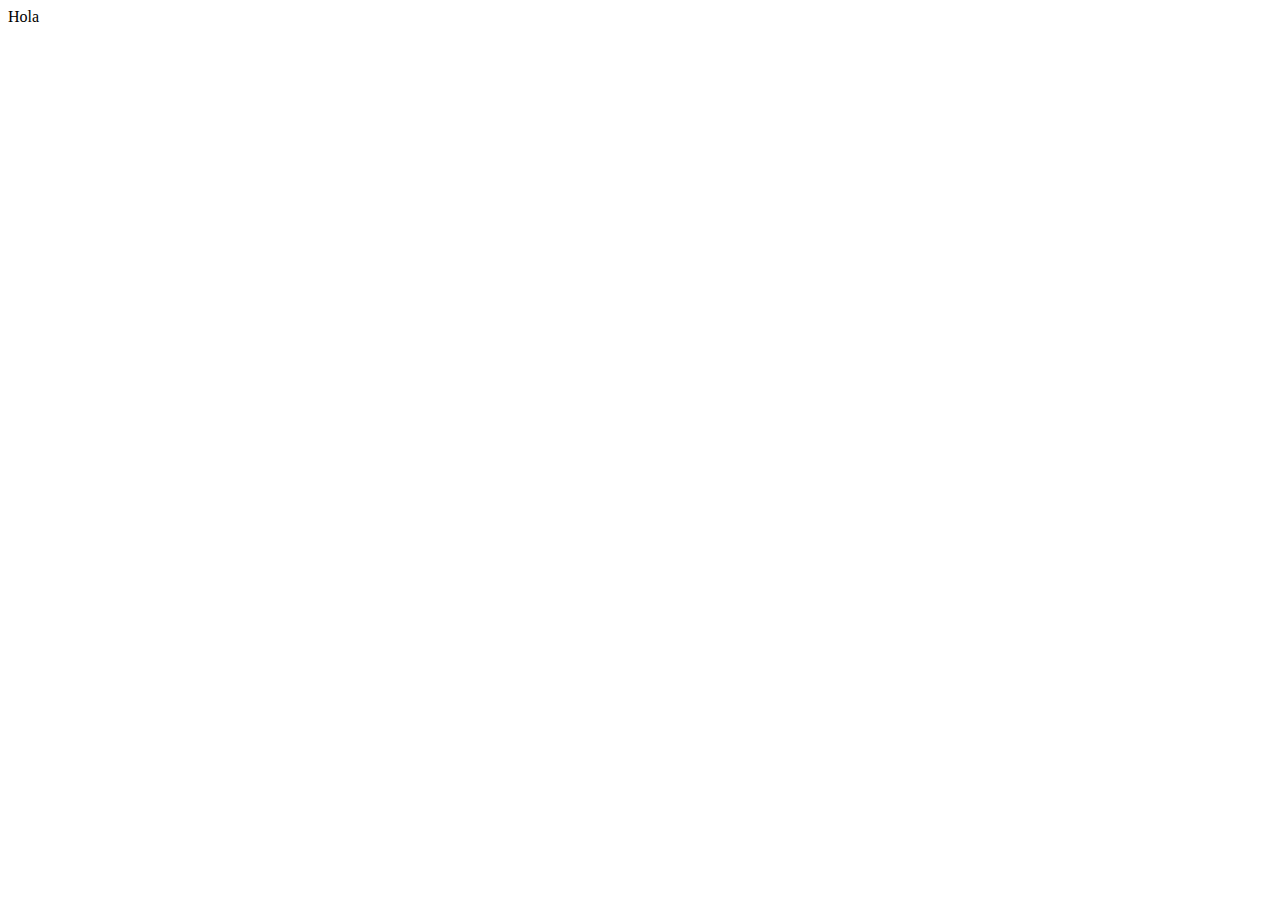
==== index.html @ 5d277535 "index" ====
<!DOCTYPE html>
<html lang="en">
<head>
    <meta charset="UTF-8">
    <meta http-equiv="X-UA-Compatible" content="IE=edge">
    <meta name="viewport" content="width=device-width, initial-scale=1.0">
    <title>Document</title>
</head>
<body>
    Hola
</body>
</html>
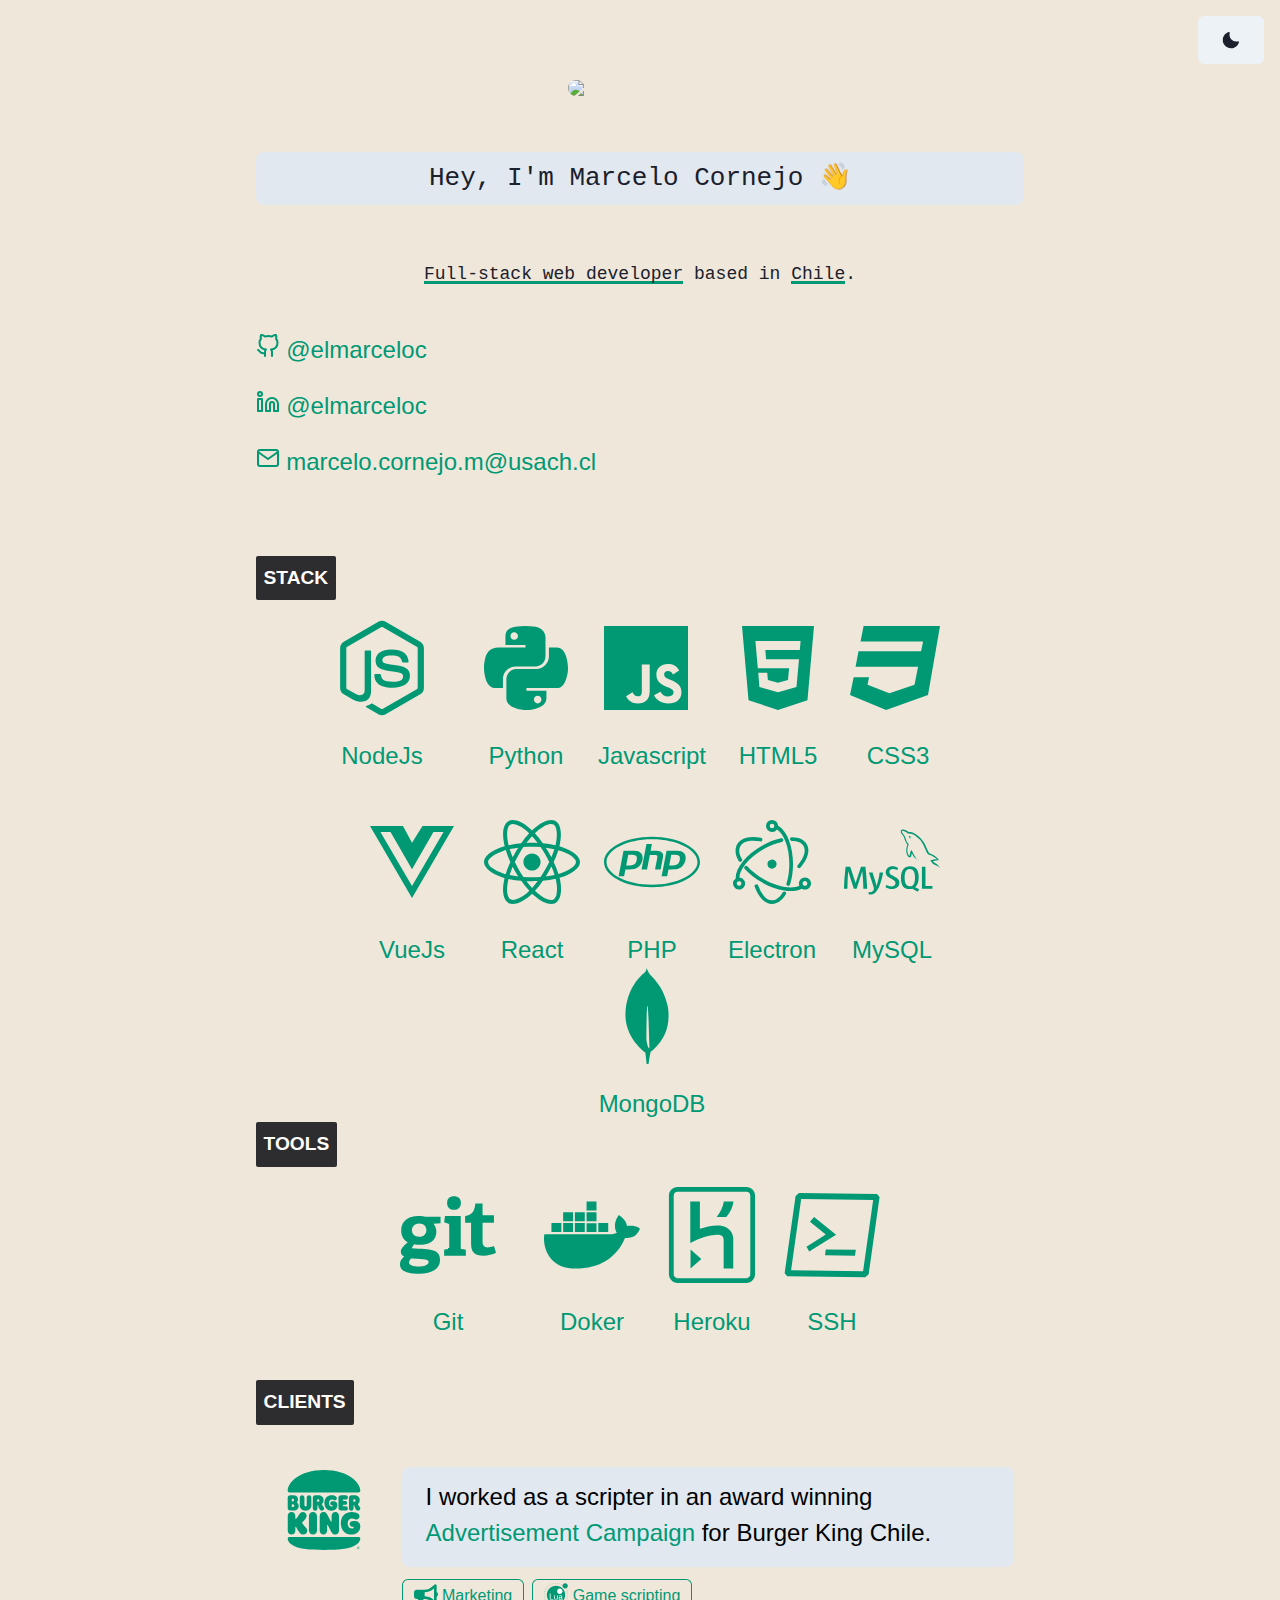
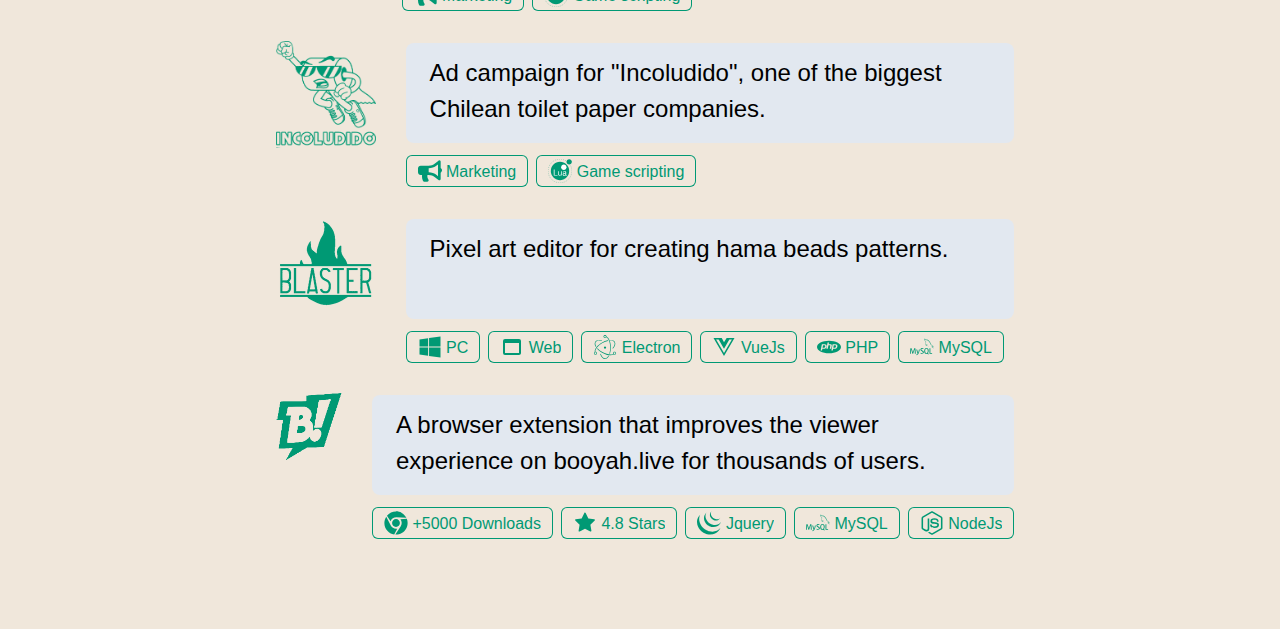
==== commit 920e701b: "personal website" ====
--- a/index.html
+++ b/index.html
@@ -1,12 +1 @@
-<!DOCTYPE html>
-<html lang="en">
-<head>
-    <meta charset="UTF-8">
-    <meta http-equiv="X-UA-Compatible" content="IE=edge">
-    <meta name="viewport" content="width=device-width, initial-scale=1.0">
-    <title>Document</title>
-</head>
-<body>
-    Hola
-</body>
-</html>+<!doctype html><html lang="en"><head><meta charset="utf-8"/><link rel="icon" href="/code.ico"/><meta name="viewport" content="width=device-width,initial-scale=1"/><meta name="theme-color" content="#000000"/><meta name="description" content="Web site created using create-react-app"/><link rel="manifest" href="/manifest.json"/><title>Marcelo Cornejo | Software developer</title><script defer="defer" src="/static/js/main.9dafd6b2.js"></script><link href="/static/css/main.7be2b927.css" rel="stylesheet"></head><body><noscript>You need to enable JavaScript to run this app.</noscript><div id="root"></div></body></html>--- a/static/css/main.7be2b927.css
+++ b/static/css/main.7be2b927.css
@@ -0,0 +1,2 @@
+.context{background-size:auto 100%;height:100%!important;pointer-events:none;position:absolute;width:100%}.context h1{color:#fff;font-size:50px;text-align:center}.area{background-size:auto 100%;height:100%!important;width:100%}.circles{height:100%;left:0;overflow:hidden;position:absolute;top:0;width:100%}.circles li{-webkit-animation:animate 25s linear infinite;animation:animate 25s linear infinite;background:rgba(92,83,91,.2);bottom:-150px;display:block;height:20px;list-style:none;position:absolute;width:20px}.circles li:first-child{-webkit-animation-delay:0s;animation-delay:0s;height:80px;left:25%;width:80px}.circles li:nth-child(2){-webkit-animation-delay:2s;animation-delay:2s;-webkit-animation-duration:12s;animation-duration:12s;height:20px;left:10%;width:20px}.circles li:nth-child(3){-webkit-animation-delay:4s;animation-delay:4s;height:20px;left:70%;width:20px}.circles li:nth-child(4){-webkit-animation-delay:0s;animation-delay:0s;-webkit-animation-duration:18s;animation-duration:18s;height:60px;left:40%;width:60px}.circles li:nth-child(5){-webkit-animation-delay:0s;animation-delay:0s;height:20px;left:65%;width:20px}.circles li:nth-child(6){-webkit-animation-delay:3s;animation-delay:3s;height:110px;left:75%;width:110px}.circles li:nth-child(7){-webkit-animation-delay:7s;animation-delay:7s;height:150px;left:35%;width:150px}.circles li:nth-child(8){-webkit-animation-delay:15s;animation-delay:15s;-webkit-animation-duration:45s;animation-duration:45s;height:25px;left:50%;width:25px}.circles li:nth-child(9){-webkit-animation-delay:2s;animation-delay:2s;-webkit-animation-duration:35s;animation-duration:35s;height:15px;left:20%;width:15px}.circles li:nth-child(10){-webkit-animation-delay:0s;animation-delay:0s;-webkit-animation-duration:11s;animation-duration:11s;height:150px;left:85%;width:150px}@-webkit-keyframes animate{0%{border-radius:0;opacity:1;-webkit-transform:translateY(0) rotate(0deg);transform:translateY(0) rotate(0deg)}to{border-radius:50%;opacity:0;-webkit-transform:translateY(-1000px) rotate(2turn);transform:translateY(-1000px) rotate(2turn)}}@keyframes animate{0%{border-radius:0;opacity:1;-webkit-transform:translateY(0) rotate(0deg);transform:translateY(0) rotate(0deg)}to{border-radius:50%;opacity:0;-webkit-transform:translateY(-1000px) rotate(2turn);transform:translateY(-1000px) rotate(2turn)}}.highlighted-word{background-image:linear-gradient(transparent 50%,#009974 0);background-position-y:0;background-size:2px;background-size:auto 175%;text-decoration:none;transition:background .5s ease}.highlighted-word:hover{background-position-y:100%}.mail{border-bottom:3px solid #009974;color:inherit;text-decoration:none}.wave{-webkit-animation-duration:2.5s;animation-duration:2.5s;-webkit-animation-iteration-count:infinite;animation-iteration-count:infinite;-webkit-animation-name:wave-animation;animation-name:wave-animation;display:inline-block;-webkit-transform-origin:70% 70%;transform-origin:70% 70%}.tecnologyTitle:hover{color:#00cb9a;text-decoration:none!important;-webkit-transition:all .5s ease}@-webkit-keyframes wave-animation{0%{-webkit-transform:rotate(0deg);transform:rotate(0deg)}10%{-webkit-transform:rotate(14deg);transform:rotate(14deg)}20%{-webkit-transform:rotate(-8deg);transform:rotate(-8deg)}30%{-webkit-transform:rotate(14deg);transform:rotate(14deg)}40%{-webkit-transform:rotate(-4deg);transform:rotate(-4deg)}50%{-webkit-transform:rotate(10deg);transform:rotate(10deg)}60%{-webkit-transform:rotate(0deg);transform:rotate(0deg)}to{-webkit-transform:rotate(0deg);transform:rotate(0deg)}}@keyframes wave-animation{0%{-webkit-transform:rotate(0deg);transform:rotate(0deg)}10%{-webkit-transform:rotate(14deg);transform:rotate(14deg)}20%{-webkit-transform:rotate(-8deg);transform:rotate(-8deg)}30%{-webkit-transform:rotate(14deg);transform:rotate(14deg)}40%{-webkit-transform:rotate(-4deg);transform:rotate(-4deg)}50%{-webkit-transform:rotate(10deg);transform:rotate(10deg)}60%{-webkit-transform:rotate(0deg);transform:rotate(0deg)}to{-webkit-transform:rotate(0deg);transform:rotate(0deg)}}
+/*# sourceMappingURL=main.7be2b927.css.map*/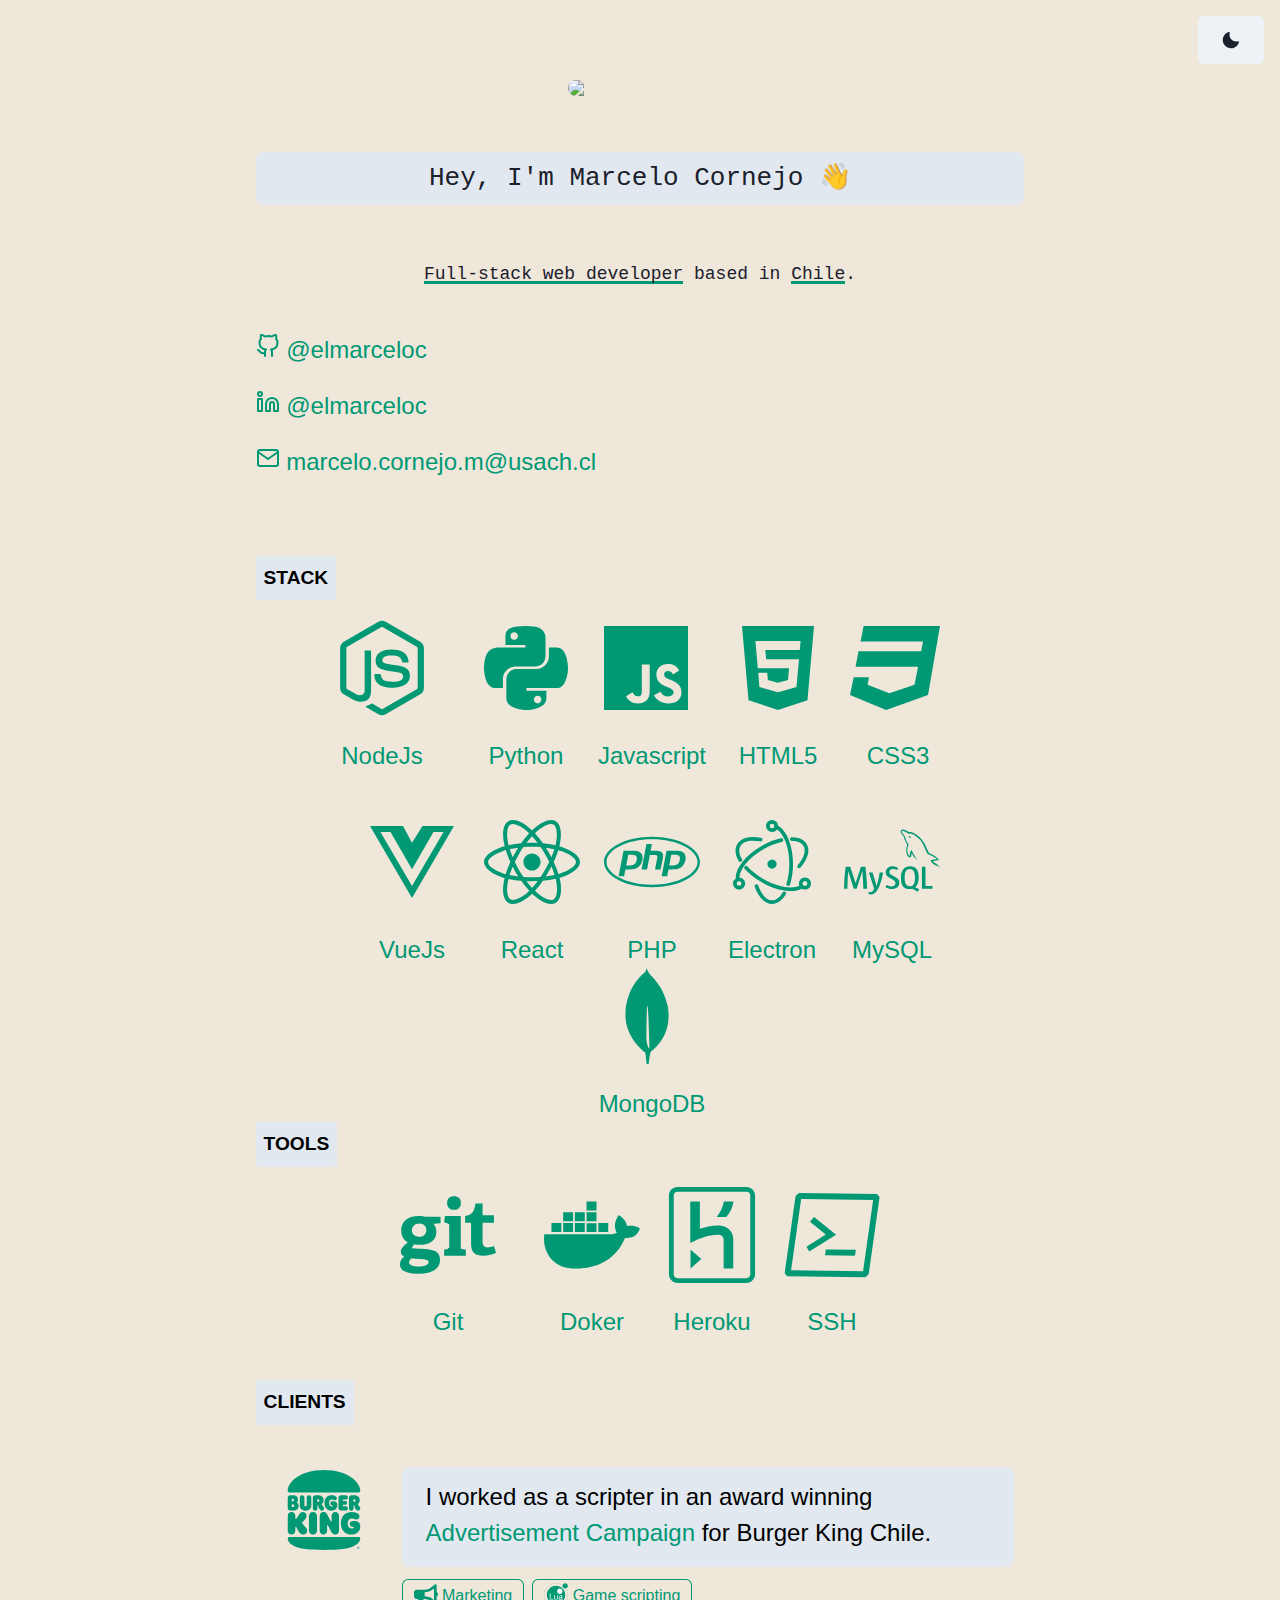
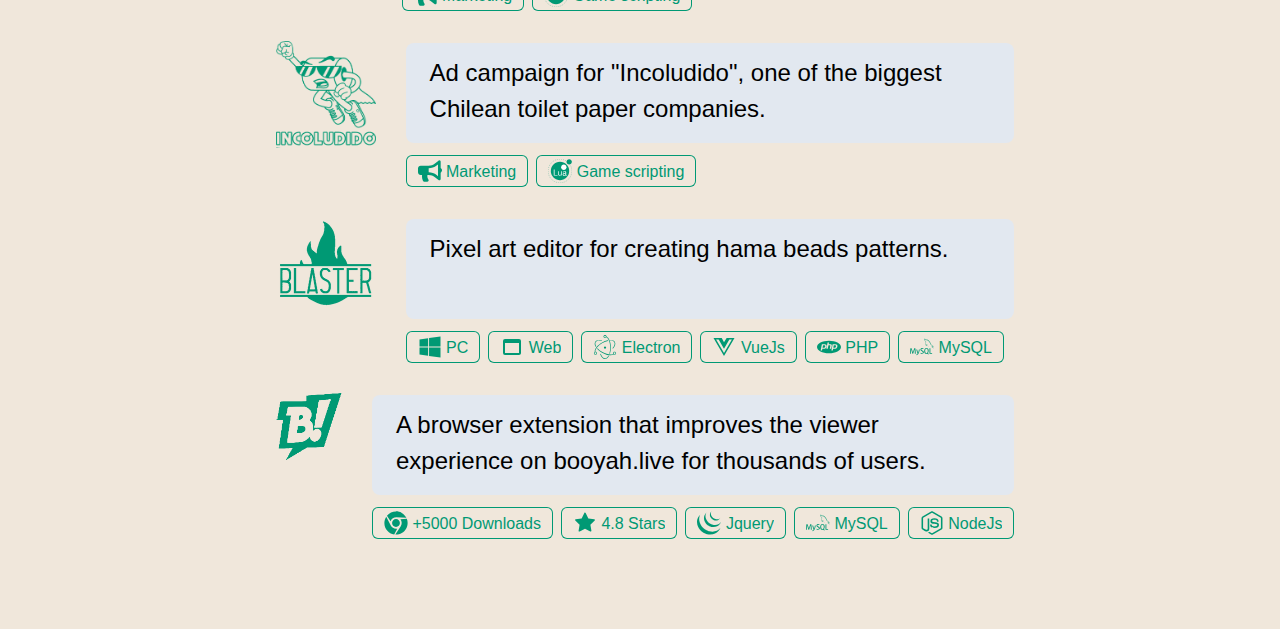
==== commit 9199bf55: "fix css" ====
--- a/index.html
+++ b/index.html
@@ -1 +1 @@
-<!doctype html><html lang="en"><head><meta charset="utf-8"/><link rel="icon" href="/code.ico"/><meta name="viewport" content="width=device-width,initial-scale=1"/><meta name="theme-color" content="#000000"/><meta name="description" content="Web site created using create-react-app"/><link rel="manifest" href="/manifest.json"/><title>Marcelo Cornejo | Software developer</title><script defer="defer" src="/static/js/main.9dafd6b2.js"></script><link href="/static/css/main.7be2b927.css" rel="stylesheet"></head><body><noscript>You need to enable JavaScript to run this app.</noscript><div id="root"></div></body></html>+<!doctype html><html lang="en"><head><meta charset="utf-8"/><link rel="icon" href="/code.ico"/><meta name="viewport" content="width=device-width,initial-scale=1"/><meta name="theme-color" content="#000000"/><meta name="description" content="Marcelo Cornejo | Software developer"/><link rel="manifest" href="/manifest.json"/><title>Marcelo Cornejo | Software developer</title><script defer="defer" src="/static/js/main.8a99039c.js"></script><link href="/static/css/main.7be2b927.css" rel="stylesheet"></head><body><noscript>You need to enable JavaScript to run this app.</noscript><div id="root"></div></body></html>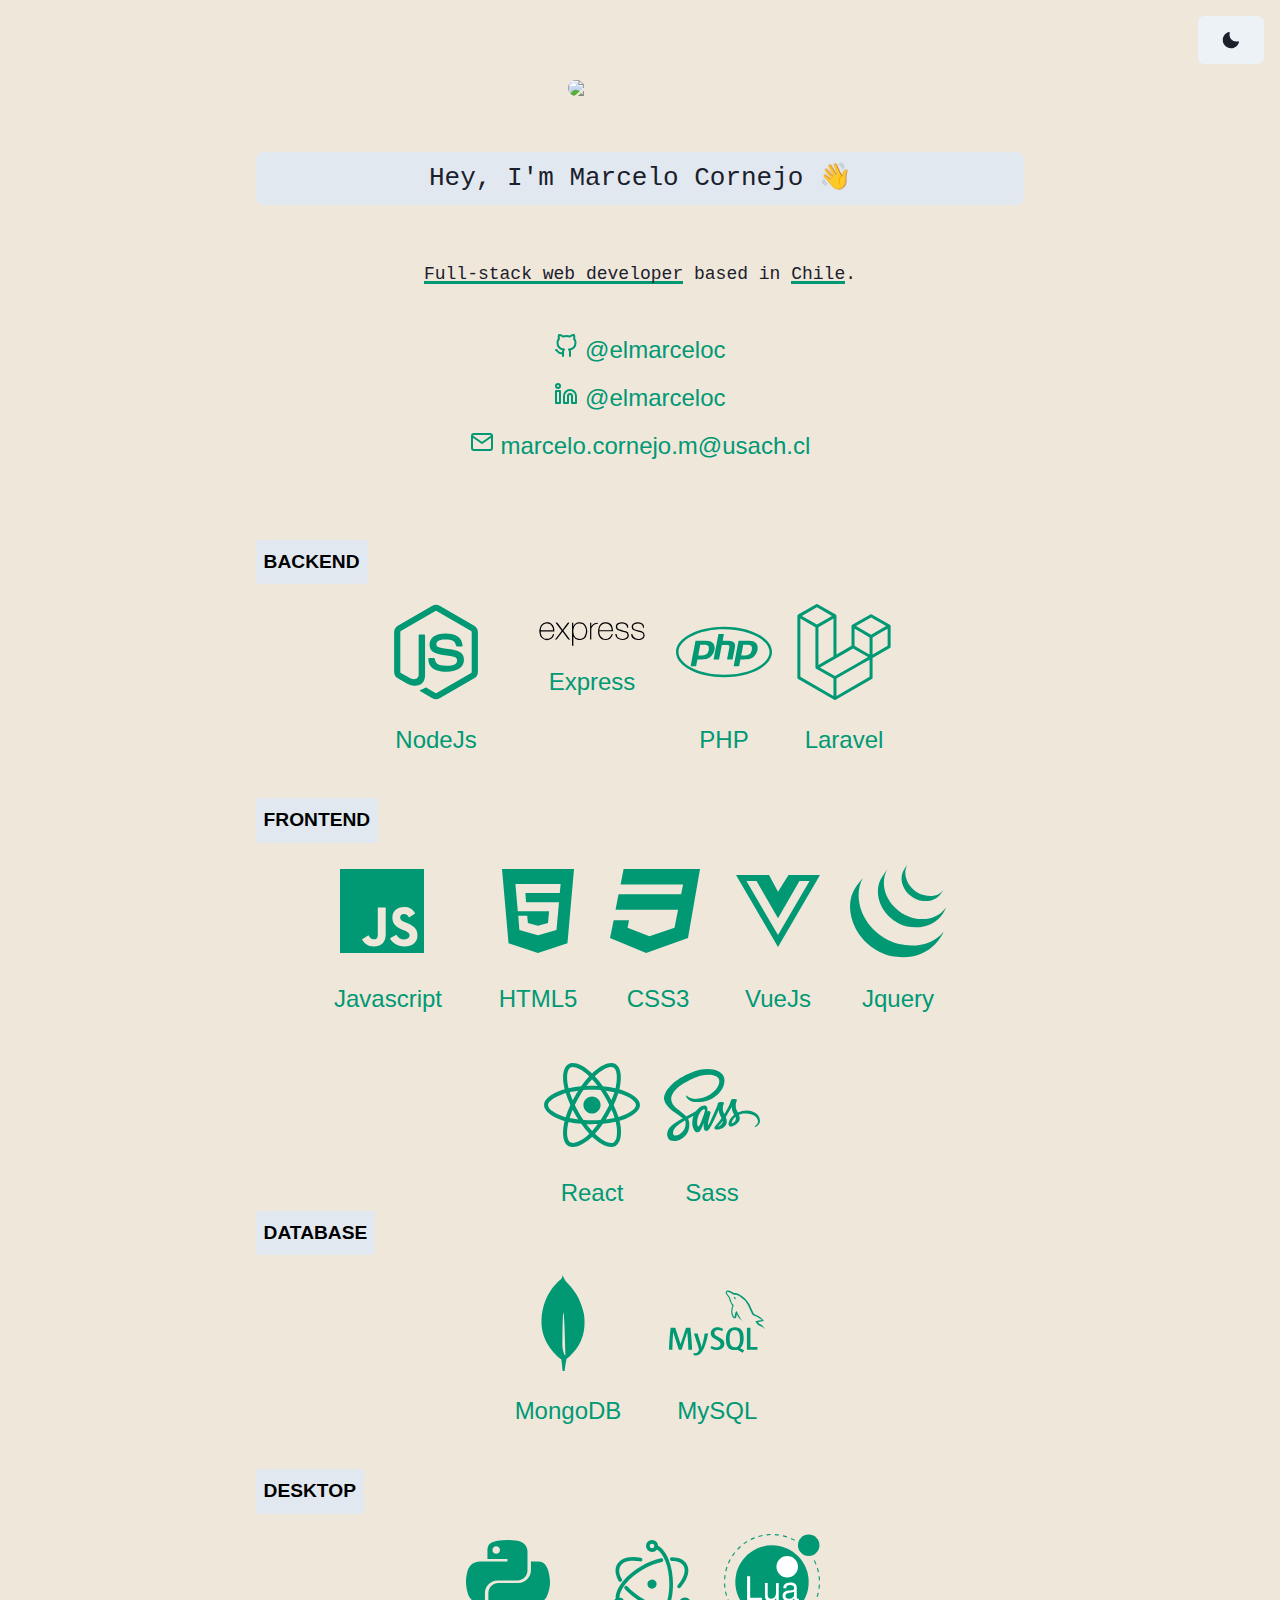
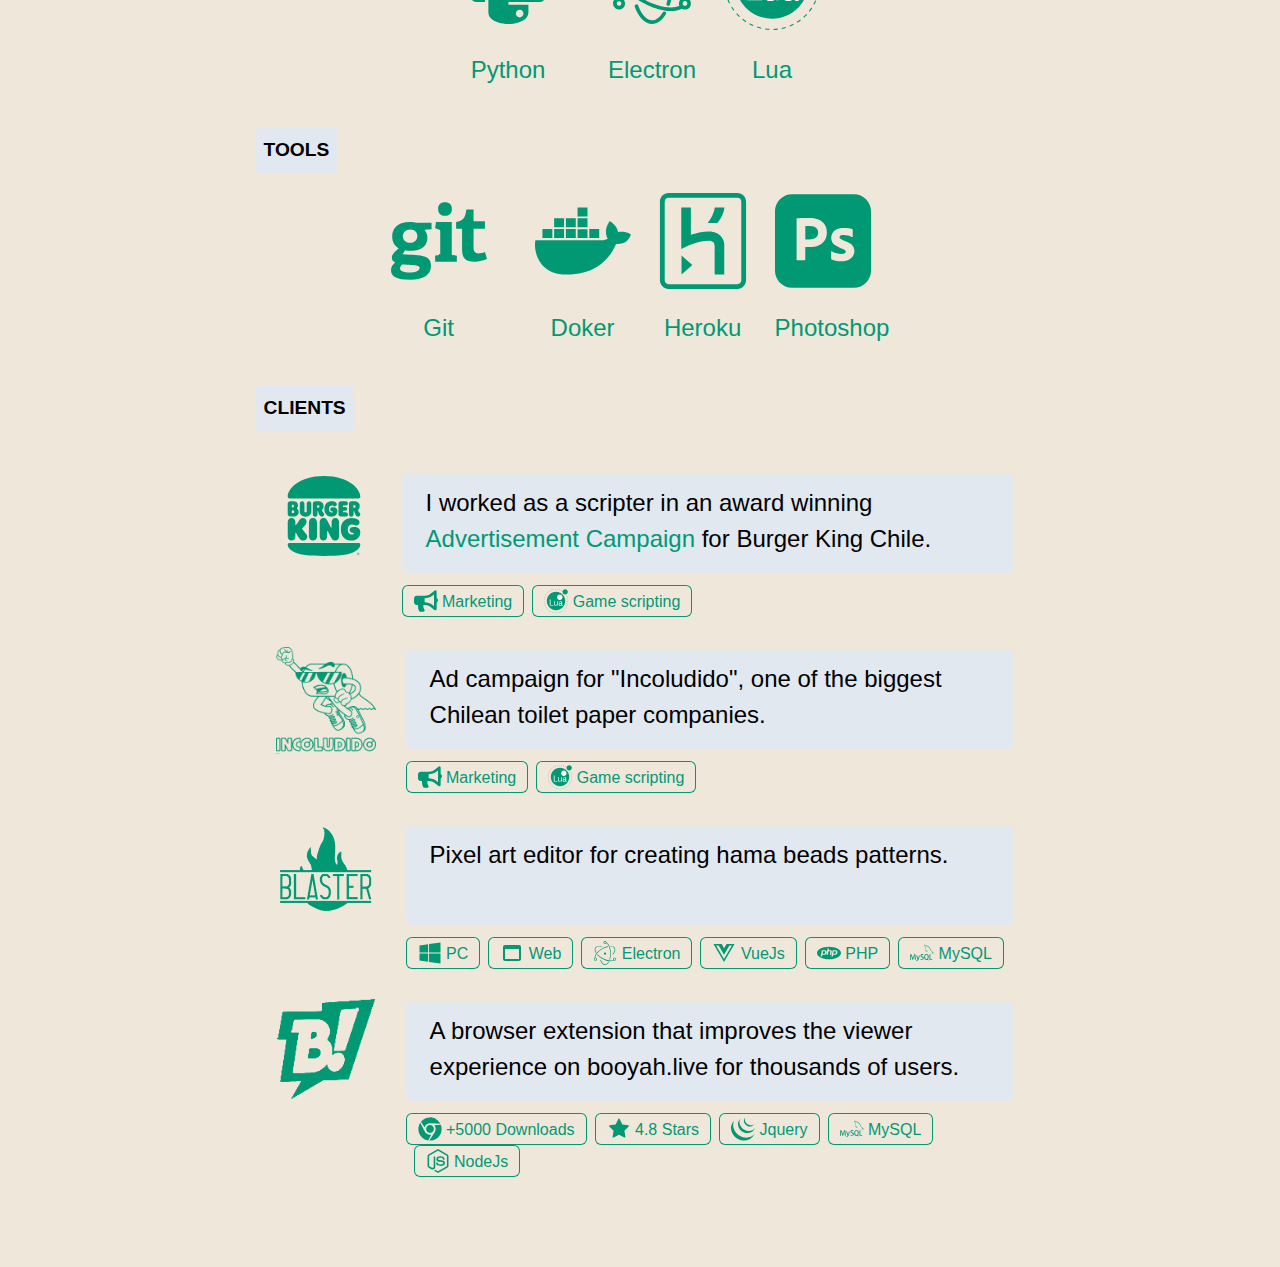
==== commit 4eefed82: "new home" ====
--- a/index.html
+++ b/index.html
@@ -1 +1 @@
-<!doctype html><html lang="en"><head><meta charset="utf-8"/><link rel="icon" href="/code.ico"/><meta name="viewport" content="width=device-width,initial-scale=1"/><meta name="theme-color" content="#000000"/><meta name="description" content="Marcelo Cornejo | Software developer"/><link rel="manifest" href="/manifest.json"/><title>Marcelo Cornejo | Software developer</title><script defer="defer" src="/static/js/main.8a99039c.js"></script><link href="/static/css/main.7be2b927.css" rel="stylesheet"></head><body><noscript>You need to enable JavaScript to run this app.</noscript><div id="root"></div></body></html>+<!doctype html><html lang="en"><head><meta charset="utf-8"/><link rel="icon" href="/code.ico"/><meta name="viewport" content="width=device-width,initial-scale=1"/><meta name="theme-color" content="#000000"/><meta name="description" content="Marcelo Cornejo | Software developer"/><link rel="manifest" href="/manifest.json"/><title>Marcelo Cornejo | Software developer</title><script defer="defer" src="/static/js/main.37ea3c03.js"></script><link href="/static/css/main.7be2b927.css" rel="stylesheet"></head><body><noscript>You need to enable JavaScript to run this app.</noscript><div id="root"></div></body></html>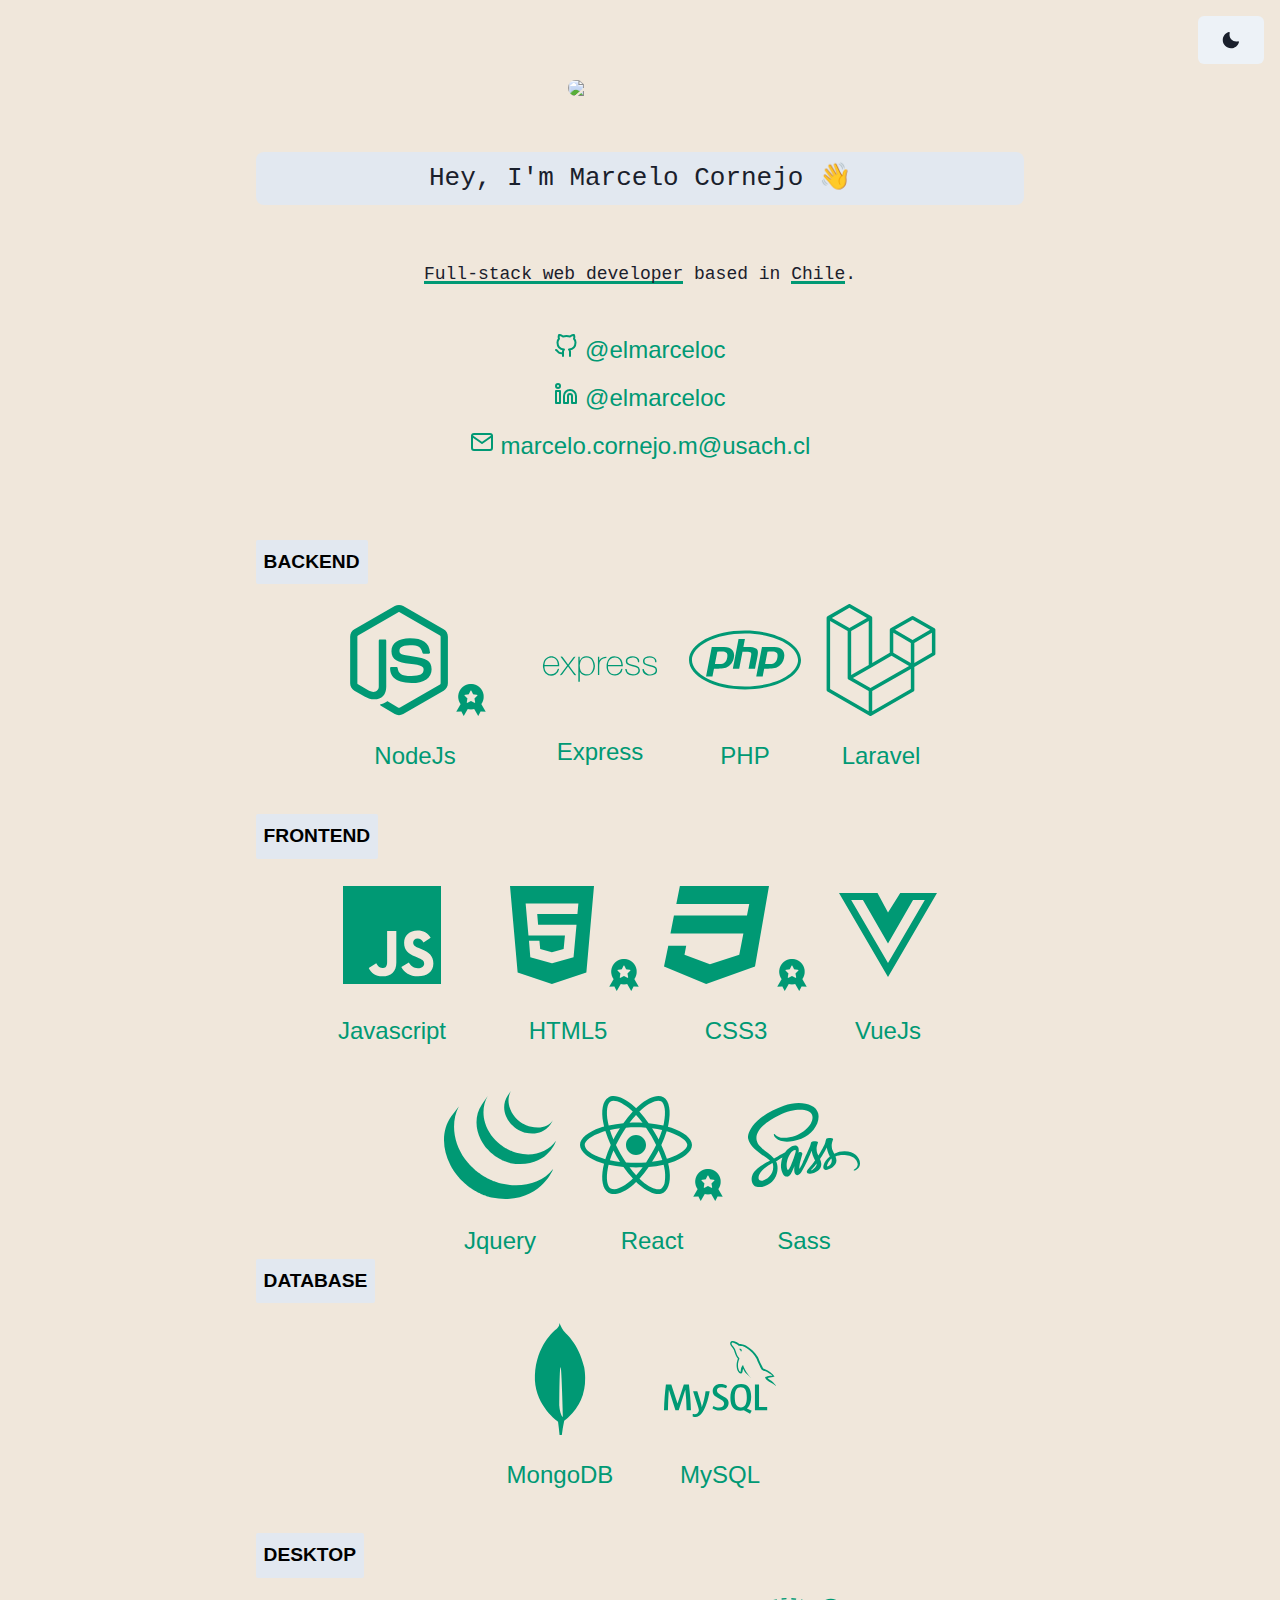
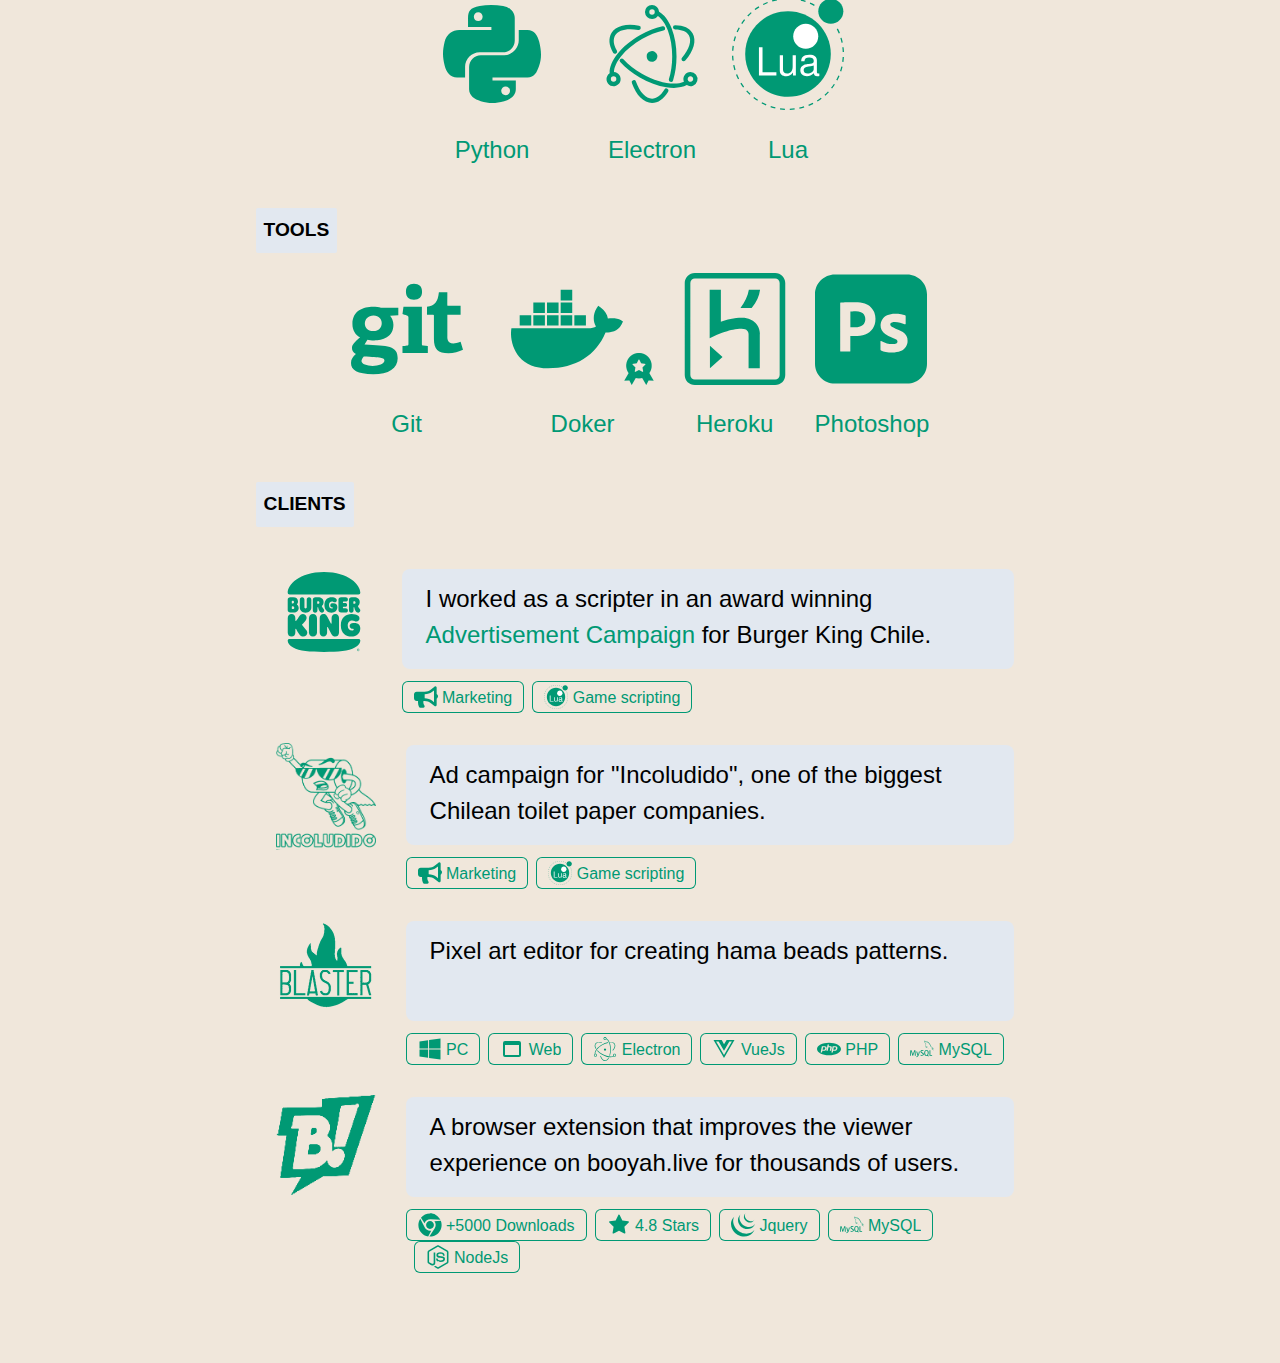
==== commit 7406dc9d: "a" ====
--- a/index.html
+++ b/index.html
@@ -1 +1 @@
-<!doctype html><html lang="en"><head><meta charset="utf-8"/><link rel="icon" href="/code.ico"/><meta name="viewport" content="width=device-width,initial-scale=1"/><meta name="theme-color" content="#000000"/><meta name="description" content="Marcelo Cornejo | Software developer"/><link rel="manifest" href="/manifest.json"/><title>Marcelo Cornejo | Software developer</title><script defer="defer" src="/static/js/main.37ea3c03.js"></script><link href="/static/css/main.7be2b927.css" rel="stylesheet"></head><body><noscript>You need to enable JavaScript to run this app.</noscript><div id="root"></div></body></html>+<!doctype html><html lang="en"><head><meta charset="utf-8"/><link rel="icon" href="/code.ico"/><meta name="viewport" content="width=device-width,initial-scale=1"/><meta name="theme-color" content="#000000"/><meta name="description" content="Marcelo Cornejo | Software developer"/><link rel="manifest" href="/manifest.json"/><title>Marcelo Cornejo | Software developer</title><script defer="defer" src="/static/js/main.fd15d5ba.js"></script><link href="/static/css/main.462eaf36.css" rel="stylesheet"></head><body><noscript>You need to enable JavaScript to run this app.</noscript><div id="root"></div></body></html>--- a/static/css/main.462eaf36.css
+++ b/static/css/main.462eaf36.css
@@ -0,0 +1,2 @@
+.context{background-size:auto 100%;height:100%!important;pointer-events:none;position:absolute;width:100%}.context h1{color:#fff;font-size:50px;text-align:center}.area{background-size:auto 100%;height:100%!important;width:100%}.circles{height:100%;left:0;overflow:hidden;position:absolute;top:0;width:100%}.circles li{-webkit-animation:animate 25s linear infinite;animation:animate 25s linear infinite;background:rgba(92,83,91,.2);bottom:-150px;display:block;height:20px;list-style:none;position:absolute;width:20px}.circles li:first-child{-webkit-animation-delay:0s;animation-delay:0s;height:80px;left:25%;width:80px}.circles li:nth-child(2){-webkit-animation-delay:2s;animation-delay:2s;-webkit-animation-duration:12s;animation-duration:12s;height:20px;left:10%;width:20px}.circles li:nth-child(3){-webkit-animation-delay:4s;animation-delay:4s;height:20px;left:70%;width:20px}.circles li:nth-child(4){-webkit-animation-delay:0s;animation-delay:0s;-webkit-animation-duration:18s;animation-duration:18s;height:60px;left:40%;width:60px}.circles li:nth-child(5){-webkit-animation-delay:0s;animation-delay:0s;height:20px;left:65%;width:20px}.circles li:nth-child(6){-webkit-animation-delay:3s;animation-delay:3s;height:110px;left:75%;width:110px}.circles li:nth-child(7){-webkit-animation-delay:7s;animation-delay:7s;height:150px;left:35%;width:150px}.circles li:nth-child(8){-webkit-animation-delay:15s;animation-delay:15s;-webkit-animation-duration:45s;animation-duration:45s;height:25px;left:50%;width:25px}.circles li:nth-child(9){-webkit-animation-delay:2s;animation-delay:2s;-webkit-animation-duration:35s;animation-duration:35s;height:15px;left:20%;width:15px}.circles li:nth-child(10){-webkit-animation-delay:0s;animation-delay:0s;-webkit-animation-duration:11s;animation-duration:11s;height:150px;left:85%;width:150px}.cert{text-decoration:none!important}.cert img{display:initial}.tecnologyIcon{color:#009974!important;display:initial!important}@-webkit-keyframes animate{0%{border-radius:0;opacity:1;-webkit-transform:translateY(0) rotate(0deg);transform:translateY(0) rotate(0deg)}to{border-radius:50%;opacity:0;-webkit-transform:translateY(-1000px) rotate(2turn);transform:translateY(-1000px) rotate(2turn)}}@keyframes animate{0%{border-radius:0;opacity:1;-webkit-transform:translateY(0) rotate(0deg);transform:translateY(0) rotate(0deg)}to{border-radius:50%;opacity:0;-webkit-transform:translateY(-1000px) rotate(2turn);transform:translateY(-1000px) rotate(2turn)}}.highlighted-word{background-image:linear-gradient(transparent 50%,#009974 0);background-position-y:0;background-size:2px;background-size:auto 175%;text-decoration:none;transition:background .5s ease}.highlighted-word:hover{background-position-y:100%}.mail{border-bottom:3px solid #009974;color:inherit;text-decoration:none}.wave{-webkit-animation-duration:2.5s;animation-duration:2.5s;-webkit-animation-iteration-count:infinite;animation-iteration-count:infinite;-webkit-animation-name:wave-animation;animation-name:wave-animation;display:inline-block;-webkit-transform-origin:70% 70%;transform-origin:70% 70%}.tecnologyTitle:hover{color:#00cb9a;text-decoration:none!important;-webkit-transition:all .5s ease}@-webkit-keyframes wave-animation{0%{-webkit-transform:rotate(0deg);transform:rotate(0deg)}10%{-webkit-transform:rotate(14deg);transform:rotate(14deg)}20%{-webkit-transform:rotate(-8deg);transform:rotate(-8deg)}30%{-webkit-transform:rotate(14deg);transform:rotate(14deg)}40%{-webkit-transform:rotate(-4deg);transform:rotate(-4deg)}50%{-webkit-transform:rotate(10deg);transform:rotate(10deg)}60%{-webkit-transform:rotate(0deg);transform:rotate(0deg)}to{-webkit-transform:rotate(0deg);transform:rotate(0deg)}}@keyframes wave-animation{0%{-webkit-transform:rotate(0deg);transform:rotate(0deg)}10%{-webkit-transform:rotate(14deg);transform:rotate(14deg)}20%{-webkit-transform:rotate(-8deg);transform:rotate(-8deg)}30%{-webkit-transform:rotate(14deg);transform:rotate(14deg)}40%{-webkit-transform:rotate(-4deg);transform:rotate(-4deg)}50%{-webkit-transform:rotate(10deg);transform:rotate(10deg)}60%{-webkit-transform:rotate(0deg);transform:rotate(0deg)}to{-webkit-transform:rotate(0deg);transform:rotate(0deg)}}
+/*# sourceMappingURL=main.462eaf36.css.map*/